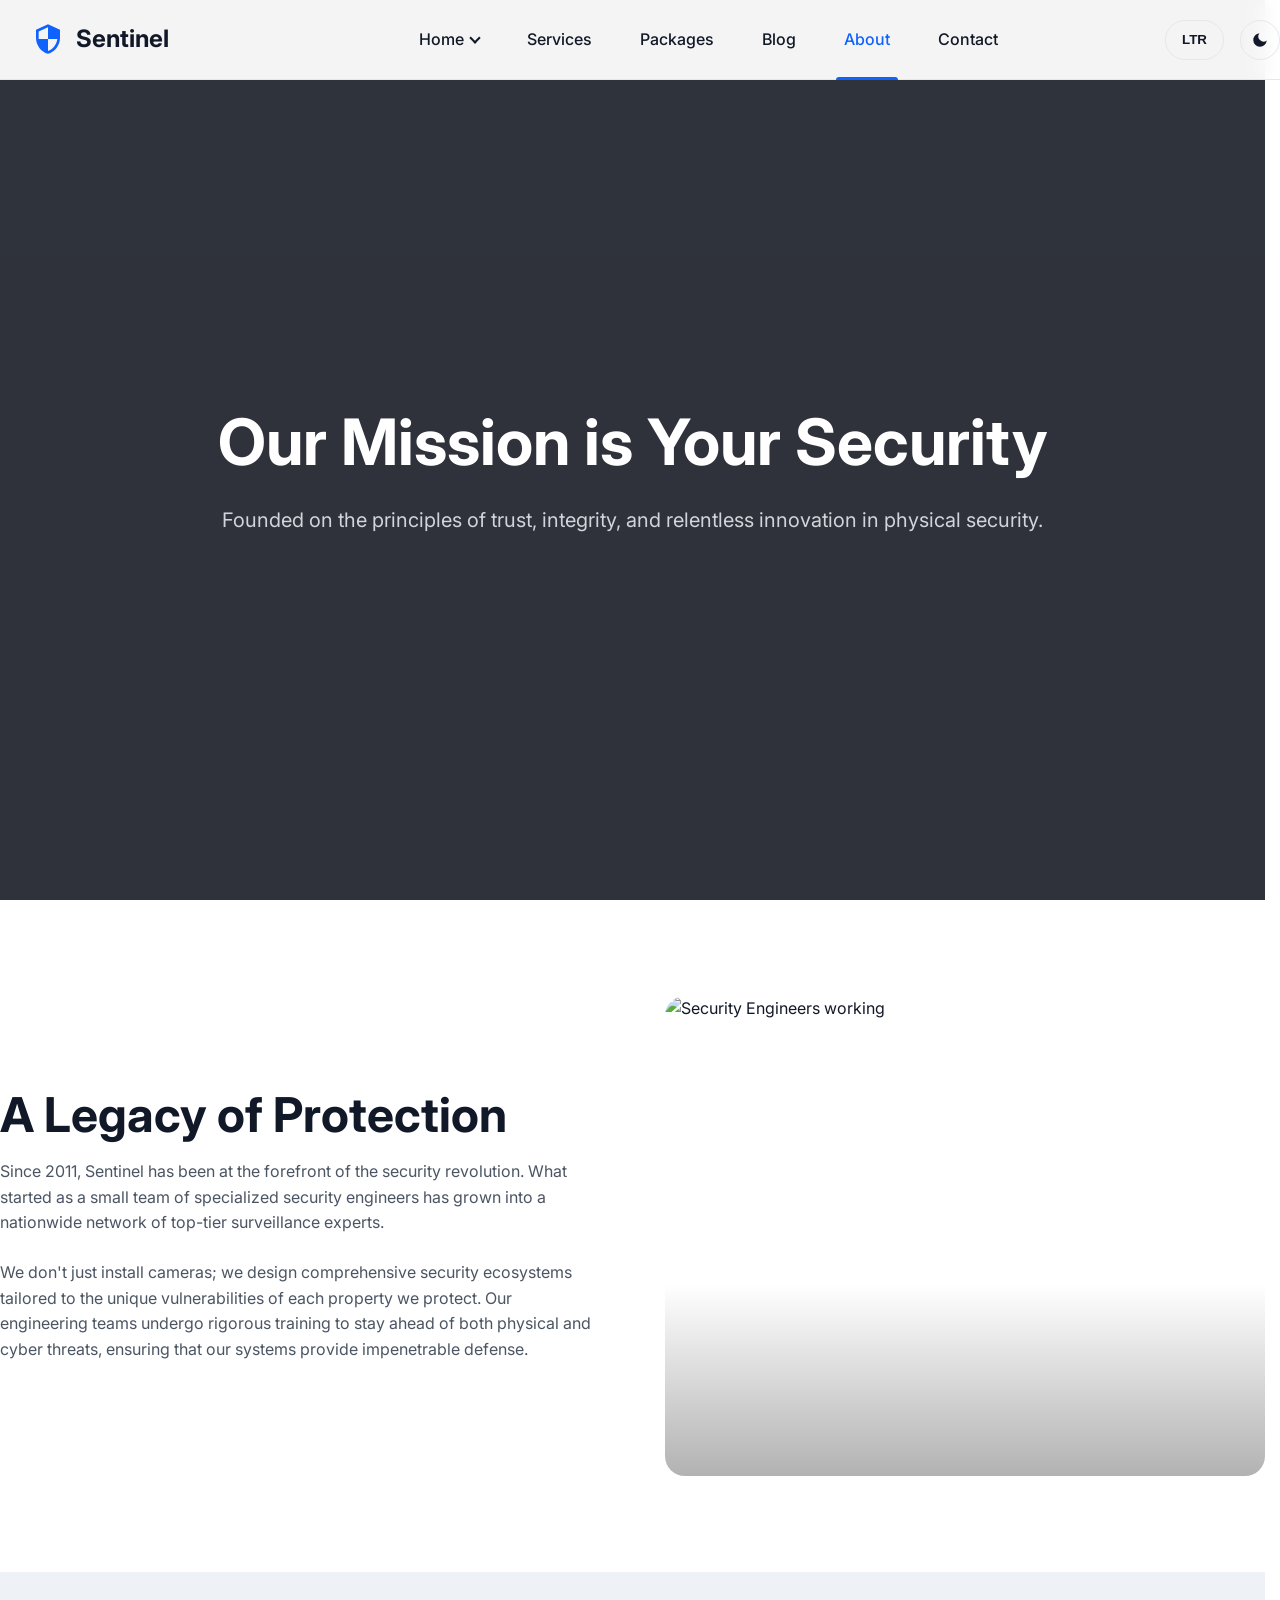
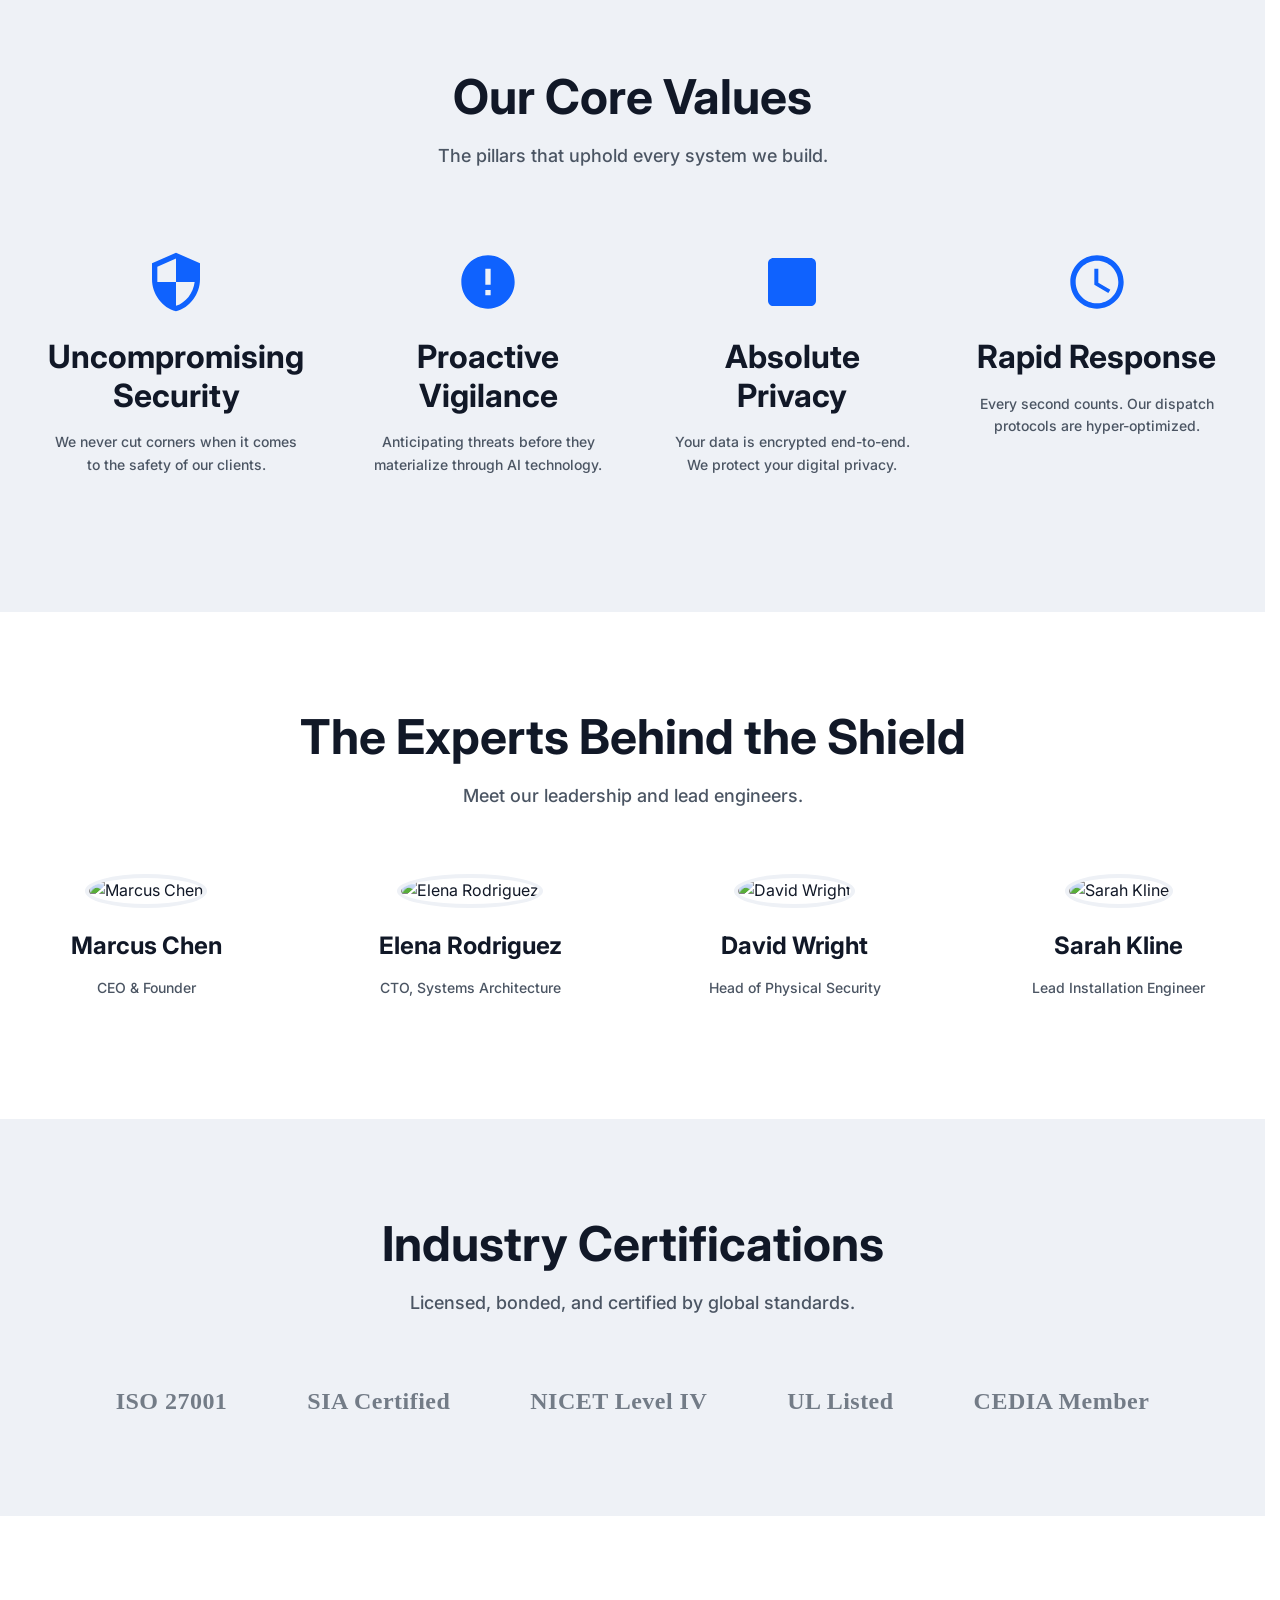
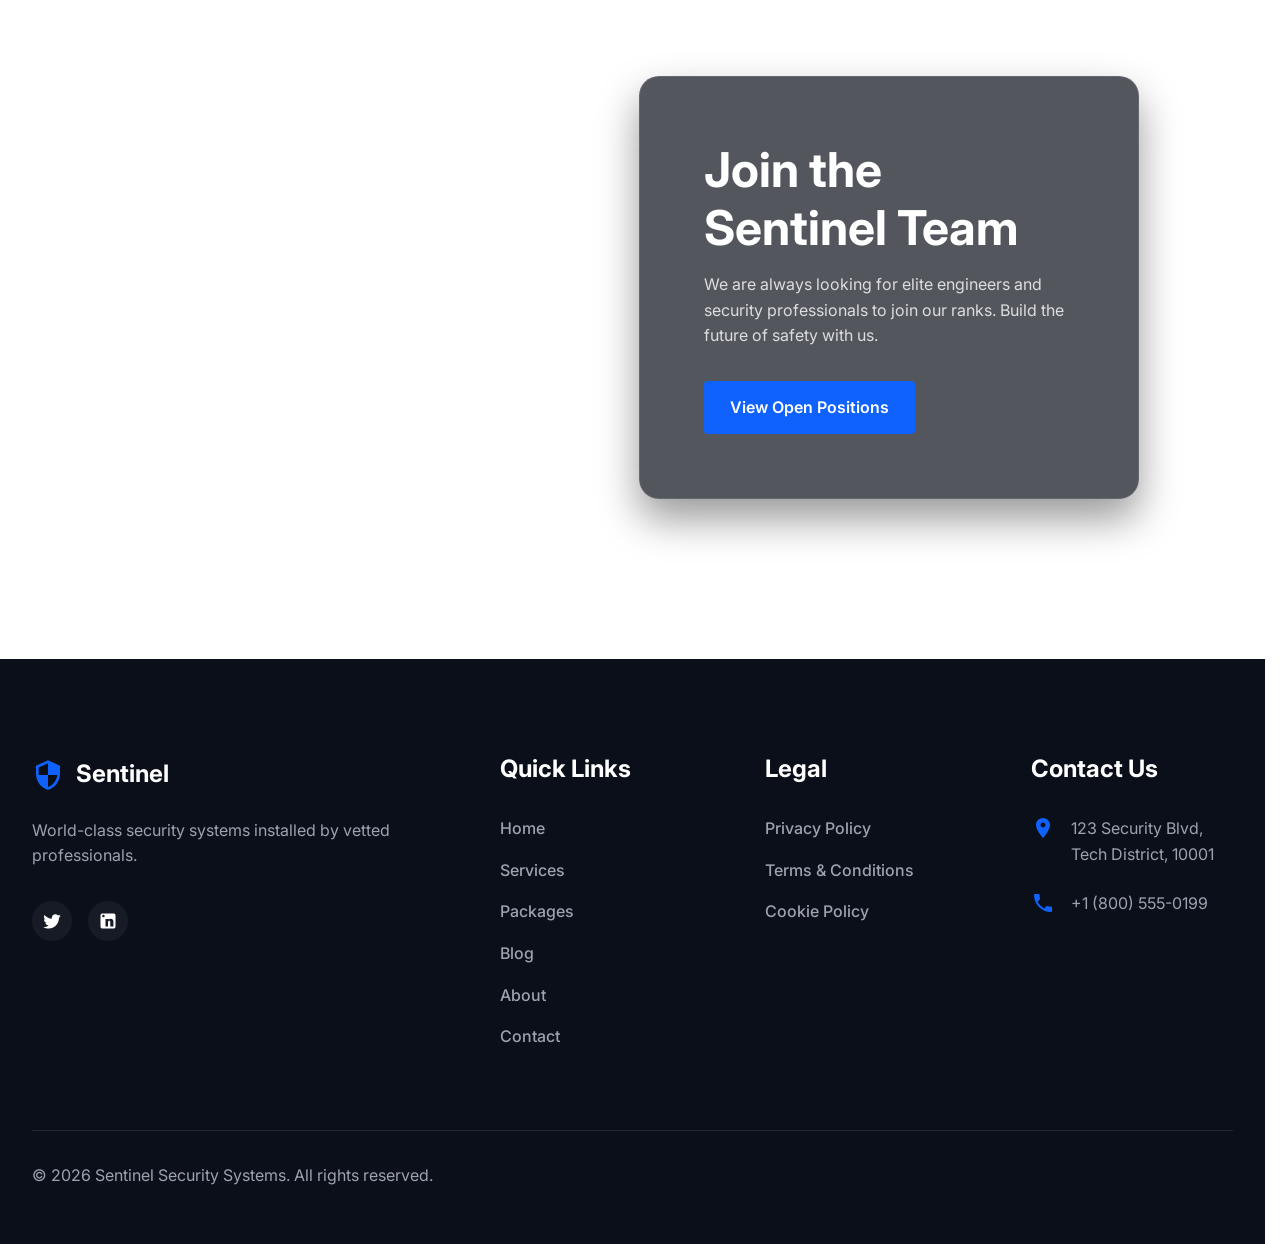
==== about.html @ 09473f29 "Finalized Sentinel Security Multi-Page Design with Premium Layouts" ====
<!DOCTYPE html>
<html lang="en" dir="ltr" data-theme="dark">
<head>
  <meta charset="UTF-8">
  <meta name="viewport" content="width=device-width, initial-scale=1.0">
  <title>About Us | Sentinel Premium Security</title>
  <meta name="description" content="Learn about Sentinel Security's mission, values, and the expert engineers behind our premium protection systems.">
  <link rel="icon" type="image/svg+xml" href="data:image/svg+xml,<svg xmlns='http://www.w3.org/2000/svg' viewBox='0 0 24 24' fill='%230F62FE'><path d='M12 1L3 5v6c0 5.55 3.84 10.74 9 12 5.16-1.26 9-6.45 9-12V5l-9-4zm0 10.99h7c-.53 4.12-3.28 7.79-7 8.94V12H5V6.3l7-3.11v8.8z'/></svg>">
  <link rel="stylesheet" href="css/style.css">
  <link rel="stylesheet" href="css/sections.css">
  <style>
    .hero-dimmed {
      position: relative;
    }
    .hero-dimmed::before {
      content: '';
      position: absolute;
      inset: 0;
      background: rgba(11, 15, 25, 0.85); /* Stronger dim for text pop */
      z-index: 1;
    }
  </style>
</head>
<body>
  <!-- Navigation -->
  <nav class="navbar">
    <div class="container nav-container">
      <a href="index.html" class="logo"><svg xmlns="http://www.w3.org/2000/svg" viewBox="0 0 24 24"><path d="M12 1L3 5v6c0 5.55 3.84 10.74 9 12 5.16-1.26 9-6.45 9-12V5l-9-4zm0 10.99h7c-.53 4.12-3.28 7.79-7 8.94V12H5V6.3l7-3.11v8.8z"/></svg> Sentinel</a>
      <div class="nav-links">
        <div class="nav-item">
          <a href="#" class="nav-link">Home</a>
          <div class="dropdown-menu">
            <a href="index.html" class="dropdown-link">Home 1</a>
            <a href="home2.html" class="dropdown-link">Home 2</a>
          </div>
        </div>
        <div class="nav-item"><a href="services.html" class="nav-link">Services</a></div>
        <div class="nav-item"><a href="packages.html" class="nav-link">Packages</a></div>
        <div class="nav-item"><a href="blog.html" class="nav-link">Blog</a></div>
        <div class="nav-item"><a href="about.html" class="nav-link active">About</a></div>
        <div class="nav-item"><a href="contact.html" class="nav-link">Contact</a></div>
        <div class="nav-controls"><button class="toggle-text-btn dir-toggle">LTR</button><button class="toggle-btn theme-toggle" aria-label="Toggle Theme"><svg viewBox="0 0 24 24"><path d="M21 12.79A9 9 0 1 1 11.21 3 7 7 0 0 0 21 12.79z"/></svg></button></div>
      </div>
      <button class="hamburger" aria-label="Menu"><svg viewBox="0 0 24 24"><path d="M3 18h18v-2H3v2zm0-5h18v-2H3v2zm0-7v2h18V6H3z"/></svg></button>
    </div>
  </nav>

  <!-- S31: Hero Text Overlay on Dimmed BG -->
  <section class="hero hero-dimmed" style="background-image: url('https://images.unsplash.com/photo-1573164713988-8665fc963095?auto=format&fit=crop&w=1920&q=80');">
    <div class="hero-content">
      <h1>Our Mission is Your Security</h1>
      <p>Founded on the principles of trust, integrity, and relentless innovation in physical security.</p>
    </div>
  </section>

  <!-- S32: Story Split (image-right, text-left) -->
  <section class="section container">
    <div class="story-split">
      <div class="split-content">
        <h2>A Legacy of Protection</h2>
        <p style="margin-bottom: 1.5rem;">Since 2011, Sentinel has been at the forefront of the security revolution. What started as a small team of specialized security engineers has grown into a nationwide network of top-tier surveillance experts.</p>
        <p>We don't just install cameras; we design comprehensive security ecosystems tailored to the unique vulnerabilities of each property we protect. Our engineering teams undergo rigorous training to stay ahead of both physical and cyber threats, ensuring that our systems provide impenetrable defense.</p>
      </div>
      <div class="story-img">
        <img src="https://images.unsplash.com/photo-1581092160562-40aa08e78837?auto=format&fit=crop&w=800&q=80" alt="Security Engineers working">
      </div>
    </div>
  </section>

  <!-- S33: 4-Col Centered Values -->
  <section class="section" style="background: var(--surface-color-alt);">
    <div class="container">
      <div class="section-header">
        <h2>Our Core Values</h2>
        <p class="sub-text">The pillars that uphold every system we build.</p>
      </div>
      <div class="grid-4">
        <div class="card" style="text-align: center; border: none; background: transparent; padding: 1rem;">
          <svg class="card-icon" style="margin: 0 auto 1.5rem; width: 64px; height: 64px;" viewBox="0 0 24 24"><path d="M12 1L3 5v6c0 5.55 3.84 10.74 9 12 5.16-1.26 9-6.45 9-12V5l-9-4zm0 10.99h7c-.53 4.12-3.28 7.79-7 8.94V12H5V6.3l7-3.11v8.8z"/></svg>
          <h3 class="card-title">Uncompromising Security</h3>
          <p class="card-content text-small">We never cut corners when it comes to the safety of our clients.</p>
        </div>
        <div class="card" style="text-align: center; border: none; background: transparent; padding: 1rem;">
          <svg class="card-icon" style="margin: 0 auto 1.5rem; width: 64px; height: 64px;" viewBox="0 0 24 24"><path d="M12 2C6.48 2 2 6.48 2 12s4.48 10 10 10 10-4.48 10-10S17.52 2 12 2zm1 15h-2v-2h2v2zm0-4h-2V7h2v6z"/></svg>
          <h3 class="card-title">Proactive Vigilance</h3>
          <p class="card-content text-small">Anticipating threats before they materialize through AI technology.</p>
        </div>
        <div class="card" style="text-align: center; border: none; background: transparent; padding: 1rem;">
          <svg class="card-icon" style="margin: 0 auto 1.5rem; width: 64px; height: 64px;" viewBox="0 0 24 24"><path d="M19 3H5c-1.1 0-2 .9-2 2v14c0 1.1.9 2 2 2h14c1.1 0 2-.9 2-2V5c0-1.1-.9-2-2-2zm-7 9h-2V7h-2v5H6v2h2v5h2v-5h2v-2z"/></svg>
          <h3 class="card-title">Absolute Privacy</h3>
          <p class="card-content text-small">Your data is encrypted end-to-end. We protect your digital privacy.</p>
        </div>
        <div class="card" style="text-align: center; border: none; background: transparent; padding: 1rem;">
          <svg class="card-icon" style="margin: 0 auto 1.5rem; width: 64px; height: 64px;" viewBox="0 0 24 24"><path d="M11.99 2C6.47 2 2 6.48 2 12s4.47 10 9.99 10C17.52 22 22 17.52 22 12S17.52 2 11.99 2zM12 20c-4.42 0-8-3.58-8-8s3.58-8 8-8 8 3.58 8 8-3.58 8-8 8zm.5-13H11v6l5.25 3.15.75-1.23-4.5-2.67z"/></svg>
          <h3 class="card-title">Rapid Response</h3>
          <p class="card-content text-small">Every second counts. Our dispatch protocols are hyper-optimized.</p>
        </div>
      </div>
    </div>
  </section>

  <!-- S34: Team Grid Circles -->
  <section class="section container">
    <div class="section-header">
      <h2>The Experts Behind the Shield</h2>
      <p class="sub-text">Meet our leadership and lead engineers.</p>
    </div>
    <div class="grid-4">
      <div class="team-card">
        <img src="https://images.unsplash.com/photo-1560250097-0b93528c311a?auto=format&fit=crop&w=300&q=80" alt="Marcus Chen" class="team-img">
        <h4>Marcus Chen</h4>
        <p class="text-small">CEO & Founder</p>
      </div>
      <div class="team-card">
        <img src="https://images.unsplash.com/photo-1573496359142-b8d87734a5a2?auto=format&fit=crop&w=300&q=80" alt="Elena Rodriguez" class="team-img">
        <h4>Elena Rodriguez</h4>
        <p class="text-small">CTO, Systems Architecture</p>
      </div>
      <div class="team-card">
        <img src="https://images.unsplash.com/photo-1519085360753-af0119f7cbe7?auto=format&fit=crop&w=300&q=80" alt="David Wright" class="team-img">
        <h4>David Wright</h4>
        <p class="text-small">Head of Physical Security</p>
      </div>
      <div class="team-card">
        <img src="https://images.unsplash.com/photo-1580489944761-15a19d654956?auto=format&fit=crop&w=300&q=80" alt="Sarah Kline" class="team-img">
        <h4>Sarah Kline</h4>
        <p class="text-small">Lead Installation Engineer</p>
      </div>
    </div>
  </section>

  <!-- S35: Certification Logo Strip -->
  <section class="section" style="background: var(--surface-color-alt);">
    <div class="container text-center">
      <div class="section-header">
        <h2>Industry Certifications</h2>
        <p class="sub-text">Licensed, bonded, and certified by global standards.</p>
      </div>
      <div class="cert-strip">
        <div class="cert-item">ISO 27001</div>
        <div class="cert-item">SIA Certified</div>
        <div class="cert-item">NICET Level IV</div>
        <div class="cert-item">UL Listed</div>
        <div class="cert-item">CEDIA Member</div>
      </div>
    </div>
  </section>

  <!-- S36: Image + Floating Card CTA -->
  <section class="section container">
    <div class="career-cta" style="background-image: url('https://images.unsplash.com/photo-1522071820081-009f0129c71c?auto=format&fit=crop&w=1200&q=80');">
      <div class="career-cta-content">
        <h2 style="margin-bottom: 1rem; color: #fff;">Join the Sentinel Team</h2>
        <p style="color: rgba(255,255,255,0.8); margin-bottom: 2rem;">We are always looking for elite engineers and security professionals to join our ranks. Build the future of safety with us.</p>
        <a href="contact.html" class="btn btn-primary">View Open Positions</a>
      </div>
    </div>
  </section>

  <!-- Footer -->
  <footer class="footer">
    <div class="container">
      <div class="footer-grid">
        <div>
          <a href="index.html" class="logo footer-logo"><svg xmlns="http://www.w3.org/2000/svg" viewBox="0 0 24 24"><path d="M12 1L3 5v6c0 5.55 3.84 10.74 9 12 5.16-1.26 9-6.45 9-12V5l-9-4zm0 10.99h7c-.53 4.12-3.28 7.79-7 8.94V12H5V6.3l7-3.11v8.8z"/></svg> Sentinel</a>
          <p style="margin-bottom: 2rem;">World-class security systems installed by vetted professionals.</p>
          <div class="social-links">
            <a href="#" aria-label="Twitter"><svg viewBox="0 0 24 24"><path d="M22.46 6c-.77.35-1.6.58-2.46.69.88-.53 1.56-1.37 1.88-2.38-.83.5-1.75.85-2.72 1.05C18.37 4.5 17.26 4 16 4c-2.35 0-4.27 1.92-4.27 4.29 0 .34.04.67.11.98C8.28 9.09 5.11 7.38 3 4.79c-.37.63-.58 1.37-.58 2.15 0 1.49.75 2.81 1.91 3.56-.71 0-1.37-.2-1.95-.5v.05c0 2.08 1.48 3.82 3.44 4.21a4.22 4.22 0 0 1-1.93.07 4.28 4.28 0 0 0 4 2.98 8.521 8.521 0 0 1-5.33 1.84c-.34 0-.68-.02-1.02-.06C3.44 20.29 5.7 21 8.12 21 16 21 20.33 14.46 20.33 8.79c0-.19 0-.37-.01-.56.84-.6 1.56-1.36 2.14-2.23z"/></svg></a>
            <a href="#" aria-label="LinkedIn"><svg viewBox="0 0 24 24"><path d="M19 3a2 2 0 0 1 2 2v14a2 2 0 0 1-2 2H5a2 2 0 0 1-2-2V5a2 2 0 0 1 2-2h14m-.5 15.5v-5.3a3.26 3.26 0 0 0-3.16-3.8c-1.1 0-1.8.57-2.33 1.15v-1H9v9h3v-5.5a1.5 1.5 0 0 1 1.5-1.5c.67 0 1.25.5 1.25 1.5v5.5h3.25M6.5 7.5a1.5 1.5 0 1 0 0-3 1.5 1.5 0 0 0 0 3m1.5 11H5v-9h3v9z"/></svg></a>
          </div>
        </div>
        <div><h4>Quick Links</h4><ul class="footer-links"><li><a href="index.html">Home</a></li><li><a href="services.html">Services</a></li><li><a href="packages.html">Packages</a></li><li><a href="blog.html">Blog</a></li><li><a href="about.html">About</a></li><li><a href="contact.html">Contact</a></li></ul></div>
        <div><h4>Legal</h4><ul class="footer-links"><li><a href="#">Privacy Policy</a></li><li><a href="#">Terms & Conditions</a></li><li><a href="#">Cookie Policy</a></li></ul></div>
        <div><h4>Contact Us</h4><ul class="footer-contact"><li><svg viewBox="0 0 24 24"><path d="M12 2C8.13 2 5 5.13 5 9c0 5.25 7 13 7 13s7-7.75 7-13c0-3.87-3.13-7-7-7zm0 9.5a2.5 2.5 0 0 1 0-5 2.5 2.5 0 0 1 0 5z"/></svg><span>123 Security Blvd,<br>Tech District, 10001</span></li><li><svg viewBox="0 0 24 24"><path d="M6.62 10.79c1.44 2.83 3.76 5.14 6.59 6.59l2.2-2.2c.27-.27.67-.36 1.02-.24 1.12.37 2.33.57 3.57.57.55 0 1 .45 1 1V20c0 .55-.45 1-1 1-9.39 0-17-7.61-17-17 0-.55.45-1 1-1h3.5c.55 0 1 .45 1 1 0 1.25.2 2.45.57 3.57.11.35.03.74-.25 1.02l-2.2 2.2z"/></svg><span>+1 (800) 555-0199</span></li></ul></div>
      </div>
      <div class="footer-bottom"><p>&copy; 2026 Sentinel Security Systems. All rights reserved.</p></div>
    </div>
  </footer>

  <script src="js/main.js"></script>
</body>
</html>
---- css/style.css ----
/* Premium Security & CCTV Design System */
@import url('https://fonts.googleapis.com/css2?family=Inter:wght@300;400;500;600;700&display=swap');

:root {
  /* Light Theme Variables */
  --bg-color: #FFFFFF;
  --surface-color: #F8F9FB;
  --surface-color-alt: #EEF1F6;
  --text-primary: #111827;
  --text-secondary: #4B5563;
  --text-muted: #9CA3AF;
  --primary-color: #0F62FE; /* Trustworthy Blue */
  --primary-hover: #0353E9;
  --accent-color: #10B981; /* Secure Green */
  --border-color: #E5E7EB;
  --nav-bg: rgba(255, 255, 255, 0.95);
  --footer-bg: #0B0F19;
  --footer-text: #9CA3AF;
  --shadow-sm: 0 1px 2px 0 rgba(0, 0, 0, 0.05);
  --shadow-md: 0 4px 6px -1px rgba(0, 0, 0, 0.1);
  --shadow-lg: 0 10px 15px -3px rgba(0, 0, 0, 0.1);
  --transition: all 0.3s ease;
  
  --nav-height-desktop: 80px;
  --nav-height-mobile: 64px;
}

[data-theme="dark"] {
  /* Dark Theme Variables */
  --bg-color: #0B0F19;
  --surface-color: #111827;
  --surface-color-alt: #1F2937;
  --text-primary: #F9FAFB;
  --text-secondary: #D1D5DB;
  --text-muted: #6B7280;
  --border-color: #374151;
  --nav-bg: rgba(11, 15, 25, 0.95);
  --footer-bg: #05080F;
  --shadow-sm: 0 1px 2px 0 rgba(0, 0, 0, 0.5);
  --shadow-md: 0 4px 6px -1px rgba(0, 0, 0, 0.5);
  --shadow-lg: 0 10px 15px -3px rgba(0, 0, 0, 0.5);
}

* {
  margin: 0;
  padding: 0;
  box-sizing: border-box;
}

html {
  scroll-behavior: smooth;
  scrollbar-gutter: stable; /* #2 prevent vertical scrollbar overlap/shift */
}

body {
  font-family: 'Inter', sans-serif;
  background-color: var(--bg-color);
  color: var(--text-primary);
  line-height: 1.6;
  transition: background-color 0.3s, color 0.3s;
  overflow-x: hidden;
}

/* RTL Support */
[dir="rtl"] {
  text-align: right;
}

/* Typography #24 #25 */
h1, h2, h3, h4 {
  font-weight: 700;
  line-height: 1.2;
  color: var(--text-primary);
  margin-bottom: 1rem;
}

h1 { font-size: clamp(2.5rem, 5vw, 4rem); }
h2 { font-size: clamp(2rem, 4vw, 3rem); }
h3 { font-size: clamp(1.5rem, 3vw, 2rem); }
h4 { font-size: clamp(1.25rem, 2vw, 1.5rem); }

p {
  color: var(--text-secondary);
  font-size: 1rem;
  margin-bottom: 1.5rem;
}

.sub-text { /* #26 High contrast subtext */
  color: var(--text-secondary);
  font-size: 1.125rem;
  font-weight: 500;
}

.text-small { /* #27 High contrast small text in cards */
  font-size: 0.875rem;
  color: var(--text-secondary);
  font-weight: 500;
}

a {
  color: var(--primary-color);
  text-decoration: none;
  transition: var(--transition);
}

a:hover {
  color: var(--primary-hover);
}

ul {
  list-style: none;
}

/* Buttons & CTAs #10, #19, #30 */
.btn {
  display: inline-flex;
  align-items: center;
  justify-content: center;
  padding: 0.75rem 1.5rem;
  border-radius: 4px;
  font-weight: 600;
  text-align: center;
  cursor: pointer;
  border: 2px solid transparent;
  transition: var(--transition);
  font-size: 1rem;
}

.btn-primary {
  background-color: var(--primary-color);
  color: #fff !important;
}

.btn-primary:hover {
  background-color: var(--primary-hover);
  transform: translateY(-2px);
  box-shadow: var(--shadow-md);
}

.btn-outline {
  background-color: transparent;
  border-color: var(--primary-color);
  color: var(--primary-color) !important;
}

.btn-outline:hover {
  background-color: var(--primary-color);
  color: #fff !important;
  transform: translateY(-2px);
}

.btn-icon {
  margin-right: 0.5rem;
  width: 20px;
  height: 20px;
  fill: currentColor;
}
[dir="rtl"] .btn-icon {
  margin-right: 0;
  margin-left: 0.5rem;
}

/* Layout Utilities */
.container {
  max-width: 1280px;
  margin: 0 auto;
  padding: 0 2rem;
}

.section {
  padding: 6rem 0;
}

.section-header {
  text-align: center;
  margin-bottom: 4rem;
  max-width: 800px;
  margin-left: auto;
  margin-right: auto;
}

/* Grids #12 */
.grid-2 {
  display: grid;
  grid-template-columns: repeat(2, 1fr);
  gap: 3rem;
  align-items: center;
}

.grid-4 {
  display: grid;
  grid-template-columns: repeat(4, 1fr);
  gap: 2rem;
}

/* Navigation #17, #9, #15 */
.navbar {
  position: fixed;
  top: 0;
  left: 0;
  right: 0;
  height: var(--nav-height-desktop);
  background-color: var(--nav-bg);
  backdrop-filter: blur(10px);
  -webkit-backdrop-filter: blur(10px);
  z-index: 1000;
  border-bottom: 1px solid var(--border-color);
  display: flex;
  align-items: center;
}

.nav-container {
  display: flex;
  justify-content: space-between;
  align-items: center;
  width: 100%;
  position: relative;
}

.logo {
  display: flex;
  align-items: center;
  font-weight: 700;
  font-size: 1.5rem;
  color: var(--text-primary) !important;
  gap: 0.75rem;
}

.logo svg {
  width: 32px;
  height: 32px;
  fill: var(--primary-color);
}

.nav-links {
  display: flex;
  align-items: center;
  gap: 2rem;
  flex: 1;
  justify-content: center;
}

@media (min-width: 769px) {
  .nav-controls {
    position: absolute;
    right: 0;
    display: flex;
    gap: 1rem;
    align-items: center;
  }
}

.nav-item {
  position: relative;
}

.nav-link {
  color: var(--text-primary);
  font-weight: 500;
  display: flex;
  align-items: center;
  height: var(--nav-height-desktop); /* #9 Standardize sizes */
  padding: 0 0.5rem;
}

/* #18 Active link highlight */
.nav-link.active, .nav-link:hover {
  color: var(--primary-color);
}
.nav-link.active::after {
  content: '';
  position: absolute;
  bottom: 0;
  left: 0;
  right: 0;
  height: 3px;
  background-color: var(--primary-color);
  border-radius: 3px 3px 0 0;
}

/* Dropdown #13 */
.dropdown-menu {
  position: absolute;
  top: 100%;
  left: 0;
  background-color: var(--surface-color);
  border: 1px solid var(--border-color);
  border-radius: 0 0 8px 8px;
  min-width: 200px;
  opacity: 0;
  visibility: hidden;
  transform: translateY(10px);
  transition: var(--transition);
  box-shadow: var(--shadow-lg);
  display: flex;
  flex-direction: column;
}

[dir="rtl"] .dropdown-menu {
  left: auto;
  right: 0;
}

/* Dropdown Arrow Indicator (Static) */
.nav-item:has(.dropdown-menu) > .nav-link::before {
  content: '';
  display: inline-block;
  order: 2;
  margin-left: 0.4rem;
  width: 6px;
  height: 6px;
  border-right: 2px solid currentColor;
  border-bottom: 2px solid currentColor;
  transform: rotate(45deg);
  position: relative;
  top: -2px; /* Nudge up for perfect vertical centering with text */
}



/* Open Dropdown on Hover or Focus (for touch) */
.nav-item:hover .dropdown-menu,
.nav-item:focus-within .dropdown-menu {
  opacity: 1;
  visibility: visible;
  transform: translateY(0);
}



.dropdown-link {
  padding: 1rem 1.5rem;
  color: var(--text-primary);
  font-weight: 500;
  border-bottom: 1px solid var(--border-color);
  display: block;
}

.dropdown-link:last-child {
  border-bottom: none;
}

.dropdown-link:hover {
  background-color: var(--surface-color-alt);
  color: var(--primary-color);
}

/* Controls */
.nav-controls {
  display: flex;
  align-items: center;
  gap: 1rem;
}

.toggle-btn {
  background: transparent;
  border: 1px solid var(--border-color);
  color: var(--text-primary);
  width: 40px;
  height: 40px;
  border-radius: 50%;
  display: flex;
  align-items: center;
  justify-content: center;
  cursor: pointer;
  transition: var(--transition);
}

.toggle-btn:hover {
  background: var(--surface-color-alt);
}

.toggle-btn svg {
  width: 18px;
  height: 18px;
  fill: currentColor;
}

.toggle-text-btn {
  background: transparent;
  border: 1px solid var(--border-color);
  color: var(--text-primary);
  padding: 0 1rem;
  height: 40px;
  border-radius: 20px;
  font-weight: 600;
  cursor: pointer;
  transition: var(--transition);
}
.toggle-text-btn:hover {
  background: var(--surface-color-alt);
}

/* Mobile Menu Button */
.hamburger {
  display: none;
  background: none;
  border: none;
  color: var(--text-primary);
  cursor: pointer;
}
.hamburger svg {
  width: 28px;
  height: 28px;
  fill: currentColor;
}

/* Hero Section #29, #16 */
.hero {
  position: relative;
  min-height: 100vh;
  display: flex;
  align-items: center;
  justify-content: center;
  text-align: center;
  padding: calc(var(--nav-height-desktop) + 4rem) 2rem 4rem;
  background-size: cover;
  background-position: center;
  background-attachment: fixed;
}
.hero::before {
  content: '';
  position: absolute;
  top: 0; left: 0; right: 0; bottom: 0;
  background: linear-gradient(to bottom, rgba(11, 15, 25, 0.7), rgba(11, 15, 25, 0.9));
  z-index: 1;
}

.hero-content {
  position: relative;
  z-index: 2;
  max-width: 900px;
  margin: 0 auto;
}

.hero h1 {
  color: #fff;
  margin-top: 0;
  margin-bottom: 1.5rem;
}

.hero p {
  color: #D1D5DB;
  font-size: 1.25rem;
  margin-bottom: 2.5rem;
}

/* Cards #11 */
.card {
  background: var(--surface-color);
  border: 1px solid var(--border-color);
  border-radius: 12px;
  padding: 2.5rem;
  transition: var(--transition);
  display: flex;
  flex-direction: column;
  height: 100%;
}
.card:hover {
  transform: translateY(-5px);
  box-shadow: var(--shadow-lg);
  border-color: var(--primary-color);
}
.card-icon {
  width: 48px;
  height: 48px;
  margin-bottom: 1.5rem;
  fill: var(--primary-color);
}
.card-title {
  margin-bottom: 1rem;
}
.card-content {
  flex-grow: 1;
}
.card-link {
  margin-top: 1.5rem;
  text-align: center; /* #11 Center card links */
  display: block;
  font-weight: 600;
}

/* Reviews #22 */
.review-card {
  background: var(--surface-color-alt);
  padding: 2rem;
  border-radius: 12px;
}
.review-stars {
  color: #F5A623;
  margin-bottom: 1rem;
}
.review-stars svg {
  width: 20px;
  height: 20px;
  fill: currentColor;
}
.review-author {
  display: flex;
  align-items: center;
  gap: 1rem;
  margin-top: 1.5rem;
}
.review-avatar {
  width: 48px;
  height: 48px;
  border-radius: 50%;
  background: var(--border-color);
}

.reviews-cta-container {
  text-align: center;
  margin-top: 4rem;
}

/* Vertical align text & image #23 */
.split-section {
  display: flex;
  align-items: stretch;
}
.split-content {
  display: flex;
  flex-direction: column;
  justify-content: center;
}
.split-image {
  border-radius: 12px;
  overflow: hidden;
  height: 100%;
  min-height: 400px;
}
.split-image img {
  width: 100%;
  height: 100%;
  object-fit: cover;
  display: block;
}

/* Team Member #28 */
.team-card {
  text-align: center;
}
.team-img {
  width: 160px;
  height: 160px;
  border-radius: 50%;
  object-fit: cover;
  margin: 0 auto 1.5rem;
  border: 4px solid var(--surface-color-alt);
}

/* Bar Graphs #31 */
.stats-grid {
  display: grid;
  grid-template-columns: repeat(4, 1fr);
  gap: 2rem;
  text-align: center;
}
.stat-item {
  background: var(--surface-color);
  padding: 2rem;
  border-radius: 12px;
  border: 1px solid var(--border-color);
}
.stat-value {
  font-size: 2.5rem;
  font-weight: 700;
  color: var(--primary-color);
  margin-bottom: 0.5rem;
}
.stat-bar-container {
  width: 100%;
  height: 6px; /* Compact */
  background: var(--surface-color-alt);
  border-radius: 3px;
  margin: 1rem 0;
  overflow: hidden;
}
.stat-bar-fill {
  height: 100%;
  background: var(--primary-color);
  border-radius: 3px;
}

/* Footer Section */
.footer {
  background: var(--footer-bg);
  color: var(--footer-text);
  padding: 6rem 0 2rem;
}
.footer p, .footer h4 {
  color: var(--footer-text);
}
.footer h4 {
  color: #fff;
  margin-bottom: 2rem;
}
.footer-grid {
  display: grid;
  grid-template-columns: 2fr 1fr 1fr 1fr;
  gap: 4rem;
  margin-bottom: 4rem;
}
.footer-logo {
  color: #fff !important;
  margin-bottom: 1.5rem;
}
.footer-links li {
  margin-bottom: 1rem;
}
.footer-links a {
  color: var(--footer-text);
  font-weight: 500;
}
.footer-links a:hover {
  color: var(--primary-color); /* #21 Visible hover color */
  padding-left: 0.5rem;
}
[dir="rtl"] .footer-links a:hover {
  padding-left: 0;
  padding-right: 0.5rem;
}
.footer-contact li {
  display: flex;
  align-items: flex-start;
  gap: 1rem;
  margin-bottom: 1.5rem;
}
.footer-contact svg {
  width: 24px;
  height: 24px;
  fill: var(--primary-color);
  flex-shrink: 0;
}
.footer-bottom {
  padding-top: 2rem;
  border-top: 1px solid rgba(255,255,255,0.1);
  display: flex;
  justify-content: space-between;
  align-items: center;
}
.social-links {
  display: flex;
  gap: 1rem;
}
.social-links a {
  display: flex;
  align-items: center;
  justify-content: center;
  width: 40px;
  height: 40px;
  border-radius: 50%;
  background: rgba(255,255,255,0.05);
  color: #fff;
}
.social-links a:hover {
  background: var(--primary-color);
  transform: translateY(-2px);
}
.social-links svg {
  width: 20px;
  height: 20px;
  fill: currentColor;
}

/* Forms */
.form-group {
  margin-bottom: 1.5rem;
}
.form-control {
  width: 100%;
  padding: 1rem;
  border: 1px solid var(--border-color);
  border-radius: 8px;
  background: var(--bg-color);
  color: var(--text-primary);
  font-family: inherit;
  font-size: 1rem;
  transition: var(--transition);
}
.form-control:focus {
  outline: none;
  border-color: var(--primary-color);
  box-shadow: 0 0 0 3px rgba(15, 98, 254, 0.2);
}
label {
  display: block;
  margin-bottom: 0.5rem;
  font-weight: 500;
  color: var(--text-secondary);
}

/* Auth Pages #3, #4, #5, #6, #7 */
.auth-page {
  min-height: 100vh;
  display: flex;
  align-items: center;
  justify-content: center;
  padding: 2rem;
  background: linear-gradient(135deg, var(--bg-color) 0%, var(--surface-color-alt) 100%);
}
.auth-card {
  background: var(--surface-color);
  border-radius: 20px;
  box-shadow: var(--shadow-lg);
  display: grid;
  grid-template-columns: 1fr 1fr;
  max-width: 1000px;
  width: 100%;
  overflow: hidden;
  border: 1px solid var(--border-color);
}
.auth-form-container {
  padding: 4rem;
  display: flex;
  flex-direction: column;
  justify-content: center;
}
.auth-brand {
  text-align: center;
  margin-bottom: 3rem;
}
.auth-brand .logo {
  justify-content: center;
}
.auth-image {
  background-image: url('https://images.unsplash.com/photo-1558002038-1055907df827?ixlib=rb-4.0.3&auto=format&fit=crop&w=1000&q=80');
  background-size: cover;
  background-position: center;
  position: relative;
}
.auth-image::before {
  content: '';
  position: absolute;
  top:0; left:0; right:0; bottom:0;
  background: rgba(15, 98, 254, 0.4);
}
.social-auth {
  display: grid;
  grid-template-columns: 1fr 1fr;
  gap: 1rem;
  margin-bottom: 2rem;
}
.btn-social {
  background: var(--bg-color);
  border: 1px solid var(--border-color);
  color: var(--text-primary);
  display: flex;
  align-items: center;
  justify-content: center;
  padding: 0.75rem;
  border-radius: 8px;
  font-weight: 600;
  cursor: pointer;
  transition: var(--transition);
}
.btn-social:hover {
  background: var(--surface-color-alt);
}
.btn-social svg {
  width: 24px;
  height: 24px;
  margin-right: 0.5rem;
}
[dir="rtl"] .btn-social svg {
  margin-right: 0;
  margin-left: 0.5rem;
}
.auth-divider {
  text-align: center;
  position: relative;
  margin-bottom: 2rem;
}
.auth-divider::before {
  content: '';
  position: absolute;
  top: 50%;
  left: 0;
  right: 0;
  height: 1px;
  background: var(--border-color);
}
.auth-divider span {
  background: var(--surface-color);
  padding: 0 1rem;
  color: var(--text-muted);
  position: relative;
  font-size: 0.875rem;
  font-weight: 500;
}

/* Responsive */
@media (max-width: 1024px) {
  .grid-4 {
    grid-template-columns: repeat(2, 1fr);
  }
  .footer-grid {
    grid-template-columns: repeat(2, 1fr);
    gap: 3rem;
  }
}

@media (max-width: 768px) {
  .navbar {
    height: var(--nav-height-mobile); /* #17 Mobile height */
  }
  .nav-links {
    display: none; /* Hide on mobile for simplicity, add logic if needed */
    position: absolute;
    top: var(--nav-height-mobile);
    left: 0;
    right: 0;
    background: var(--surface-color);
    flex-direction: column;
    padding: 2rem;
    border-bottom: 1px solid var(--border-color);
    box-shadow: var(--shadow-md);
  }
  .nav-links.active {
    display: flex;
  }
  
  /* Mobile Dropdown Fix */
  .dropdown-menu {
    position: static;
    opacity: 1;
    visibility: visible;
    transform: none;
    box-shadow: none;
    border: none;
    padding-left: 1rem;
    display: none;
  }
  .nav-item:focus-within .dropdown-menu {
    display: flex;
  }

  .hamburger {
    display: block;
  }
  .nav-controls {
    display: none; /* Move to hamburger on mobile #33 */
  }
  .nav-links.active .nav-controls {
    display: flex;
    justify-content: center;
    margin-top: 2rem;
  }
  .hero {
    padding-top: calc(var(--nav-height-mobile) + 4rem);
  }
  .grid-2 {
    grid-template-columns: 1fr;
  }
  .auth-card {
    grid-template-columns: 1fr;
  }
  .auth-image {
    display: none;
  }
  .auth-form-container {
    padding: 2rem;
  }
}

@media (max-width: 500px) {
  .grid-4, .stats-grid, .footer-grid {
    grid-template-columns: 1fr;
  }
  .social-auth {
    grid-template-columns: 1fr;
  }
}
---- css/sections.css ----
/* ============================================
   42 UNIQUE SECTION LAYOUTS — Sentinel Security
   ============================================ */

/* --- LAYOUT 01: Hero Full-Screen Parallax --- */
/* Uses existing .hero class */

/* --- LAYOUT 02: Asymmetric 3-Col Mosaic --- */
.mosaic-grid {
  display: grid;
  grid-template-columns: 1fr 1.2fr 0.8fr;
  gap: 2rem;
  align-items: stretch;
}
.mosaic-card {
  background: var(--surface-color);
  border: 1px solid var(--border-color);
  border-radius: 16px;
  overflow: hidden;
  transition: var(--transition);
}
.mosaic-card:hover { transform: translateY(-6px); box-shadow: var(--shadow-lg); }
.mosaic-card:nth-child(1) { margin-top: 2rem; }
.mosaic-card:nth-child(3) { margin-top: 4rem; }
.mosaic-card img { width: 100%; height: 220px; object-fit: cover; }
.mosaic-card-body { padding: 2rem; }

/* --- LAYOUT 03: Image-Left + Text-Right Split (distinct from grid-2 split) --- */
.split-left-img {
  display: grid;
  grid-template-columns: 1.1fr 0.9fr;
  gap: 4rem;
  align-items: center;
}

/* --- LAYOUT 04: Horizontal Numbered Timeline --- */
.timeline-h {
  display: grid;
  grid-template-columns: repeat(4, 1fr);
  gap: 0;
  position: relative;
}
.timeline-h::before {
  content: '';
  position: absolute;
  top: 32px;
  left: 10%;
  right: 10%;
  height: 3px;
  background: var(--border-color);
  z-index: 0;
}
.timeline-step {
  text-align: center;
  position: relative;
  z-index: 1;
  padding: 0 1rem;
}
.timeline-num {
  width: 64px; height: 64px;
  border-radius: 50%;
  background: var(--primary-color);
  color: #fff;
  display: flex; align-items: center; justify-content: center;
  font-size: 1.5rem; font-weight: 700;
  margin: 0 auto 1.5rem;
  border: 4px solid var(--bg-color);
  box-shadow: 0 0 0 3px var(--primary-color);
}

/* --- LAYOUT 05: Image-Right + Stat Bars (distinct from grid-2 reversed) --- */
.split-right-stats {
  display: grid;
  grid-template-columns: 0.9fr 1.1fr;
  gap: 4rem;
  align-items: center;
}

/* --- LAYOUT 06: Centered Form Card --- */
/* Uses existing form styles */

/* --- LAYOUT 07: Hero Split 50/50 --- */
.hero-split {
  position: relative;
  min-height: 100vh;
  display: grid;
  grid-template-columns: 1fr 1fr;
  padding-top: var(--nav-height-desktop);
}
.hero-split-text {
  display: flex;
  flex-direction: column;
  justify-content: center;
  padding: 4rem;
  background: var(--bg-color);
}
.hero-split-text h1 { color: var(--text-primary); }
.hero-split-text p { color: var(--text-secondary); font-size: 1.25rem; }
.hero-split-img {
  background-size: cover;
  background-position: center;
  position: relative;
}
.hero-split-img::after {
  content: '';
  position: absolute;
  inset: 0;
  background: linear-gradient(90deg, var(--bg-color) 0%, transparent 30%);
}

/* --- LAYOUT 08: Overlap Image Card --- */
.overlap-section {
  display: grid;
  grid-template-columns: 1fr 1fr;
  gap: 0;
  align-items: center;
  position: relative;
}
.overlap-text { padding: 4rem; z-index: 2; }
.overlap-img {
  border-radius: 20px;
  overflow: hidden;
  box-shadow: var(--shadow-lg);
  margin: -2rem;
  z-index: 1;
}
.overlap-img img { width: 100%; height: 500px; object-fit: cover; display: block; }

/* --- LAYOUT 09: Icon Feature Strip --- */
/* Uses existing grid-4 + card */

/* --- LAYOUT 10: Stats Counter Row --- */
/* Uses existing stats-grid */

/* --- LAYOUT 11: 2-Col Testimonials --- */
/* Uses existing review-card */

/* --- LAYOUT 12: Phone Mockup CTA --- */
.phone-mockup-section {
  display: grid;
  grid-template-columns: 1fr 1fr;
  gap: 4rem;
  align-items: center;
}
.phone-frame {
  width: 280px; height: 560px;
  background: var(--bg-color);
  border: 6px solid var(--text-muted);
  border-radius: 36px;
  margin: 0 auto;
  overflow: hidden;
  box-shadow: var(--shadow-lg), inset 0 0 20px rgba(0,0,0,0.1);
  position: relative;
}
.phone-frame img { width: 100%; height: 100%; object-fit: cover; }
.phone-notch {
  position: absolute;
  top: 0; left: 50%; transform: translateX(-50%);
  width: 120px; height: 28px;
  background: var(--text-muted);
  border-radius: 0 0 16px 16px;
}

/* --- LAYOUT 13: Hero Centered Overlay --- */
/* Uses existing .hero class */

/* --- LAYOUT 14: 4-Col Icon Cards --- */
/* Uses existing grid-4 + card */

/* --- LAYOUT 15: Rounded Container Split --- */
.rounded-split {
  display: grid;
  grid-template-columns: 1fr 1fr;
  gap: 0;
  background: var(--surface-color-alt);
  border-radius: 24px;
  overflow: hidden;
  border: 1px solid var(--border-color);
}
.rounded-split-text { padding: 4rem; display: flex; flex-direction: column; justify-content: center; }
.rounded-split-img img { width: 100%; height: 100%; object-fit: cover; display: block; min-height: 450px; }

/* --- LAYOUT 16: Reversed Rounded Split --- */
.rounded-split.reversed { direction: rtl; }
.rounded-split.reversed > * { direction: ltr; }

/* --- LAYOUT 17: 2-Col Pricing Cards --- */
/* Uses existing grid-2 + card */

/* --- LAYOUT 18: Full-Width CTA Banner --- */
.cta-banner {
  text-align: center;
  max-width: 800px;
  margin: 0 auto;
}
.cta-banner h2 { margin-bottom: 1rem; }
.cta-banner p { margin-bottom: 2rem; }
.cta-banner .btn { padding: 1rem 3rem; font-size: 1.125rem; }

/* --- LAYOUT 19: Hero with floating badge --- */
.hero-badge {
  display: inline-block;
  background: rgba(15, 98, 254, 0.2);
  border: 1px solid rgba(15, 98, 254, 0.4);
  color: #7EB8FF;
  padding: 0.5rem 1.5rem;
  border-radius: 30px;
  font-size: 0.875rem;
  font-weight: 600;
  margin-bottom: 1.5rem;
  backdrop-filter: blur(8px);
}

/* --- LAYOUT 20: 4-Col Pricing with featured --- */
/* Uses existing grid-4 + card (with .featured class) */
.card.featured {
  border-color: var(--primary-color);
  position: relative;
  transform: scale(1.02);
  box-shadow: 0 0 30px rgba(15, 98, 254, 0.15);
}
.featured-badge {
  position: absolute;
  top: -14px; left: 50%; transform: translateX(-50%);
  background: var(--primary-color);
  color: #fff;
  padding: 0.35rem 1.25rem;
  border-radius: 20px;
  font-size: 0.8rem;
  font-weight: 600;
  white-space: nowrap;
}

/* --- LAYOUT 21: Comparison Table --- */
.compare-table {
  width: 100%;
  border-collapse: collapse;
  margin-top: 2rem;
}
.compare-table th,
.compare-table td {
  padding: 1.25rem 1.5rem;
  text-align: left;
  border-bottom: 1px solid var(--border-color);
  font-size: 0.95rem;
}
.compare-table th {
  background: var(--surface-color-alt);
  font-weight: 600;
  color: var(--text-primary);
}
.compare-table .check-mark { fill: var(--primary-color); width: 22px; height: 22px; }

/* --- LAYOUT 22: Mini Add-on Cards --- */
.addon-grid {
  display: grid;
  grid-template-columns: repeat(4, 1fr);
  gap: 1.5rem;
}
.addon-card {
  background: var(--surface-color);
  border: 1px solid var(--border-color);
  border-radius: 12px;
  padding: 2rem;
  transition: var(--transition);
}
.addon-card:hover { border-color: var(--primary-color); transform: translateY(-3px); }
.addon-price {
  color: var(--primary-color);
  font-weight: 700;
  font-size: 1.125rem;
  margin: 0.75rem 0;
}

/* --- LAYOUT 23: Icon-Left + Text-Right Finance --- */
.finance-split {
  display: grid;
  grid-template-columns: 1fr 1fr;
  gap: 4rem;
  align-items: center;
}
.finance-icon-box {
  background: var(--surface-color);
  border-radius: 20px;
  padding: 4rem;
  text-align: center;
  border: 1px solid var(--border-color);
}
.finance-icon-box svg { width: 80px; fill: var(--primary-color); margin-bottom: 1.5rem; }

/* --- LAYOUT 24: Centered CTA --- */
/* .cta-banner covers this */

/* --- LAYOUT 25: Hero Diagonal Split --- */
.hero-diagonal {
  position: relative;
  min-height: 100vh;
  display: flex;
  align-items: center;
  padding: calc(var(--nav-height-desktop) + 4rem) 2rem 4rem;
  overflow: hidden;
}
.hero-diagonal-bg {
  position: absolute;
  inset: 0;
  background-size: cover;
  background-position: center;
  clip-path: polygon(50% 0, 100% 0, 100% 100%, 35% 100%);
}
.hero-diagonal-overlay {
  position: absolute;
  inset: 0;
  background: linear-gradient(135deg, var(--bg-color) 45%, transparent 55%);
  z-index: 1;
}
.hero-diagonal-content {
  position: relative;
  z-index: 2;
  max-width: 550px;
}
.hero-diagonal h1 { color: var(--text-primary); }
.hero-diagonal p { color: var(--text-secondary); font-size: 1.25rem; }

/* --- LAYOUT 26: Featured Article Large --- */
.featured-article {
  display: grid;
  grid-template-columns: 1.3fr 0.7fr;
  gap: 4rem;
  align-items: center;
}
.featured-article-img {
  position: relative;
  border-radius: 16px;
  overflow: hidden;
}
.featured-article-img img { width: 100%; height: 450px; object-fit: cover; display: block; }
.featured-tag {
  position: absolute;
  top: 1.5rem; left: 1.5rem;
  background: var(--primary-color);
  color: #fff;
  padding: 0.35rem 1.25rem;
  border-radius: 6px;
  font-weight: 600;
  font-size: 0.875rem;
}
.article-meta {
  color: var(--primary-color);
  font-size: 0.875rem;
  font-weight: 600;
  margin-bottom: 1rem;
}

/* --- LAYOUT 27: 3-Col Blog Cards --- */
.blog-grid {
  display: grid;
  grid-template-columns: repeat(3, 1fr);
  gap: 2rem;
}
.blog-card {
  background: var(--surface-color);
  border: 1px solid var(--border-color);
  border-radius: 16px;
  overflow: hidden;
  transition: var(--transition);
}
.blog-card:hover { transform: translateY(-5px); box-shadow: var(--shadow-lg); }
.blog-card img { width: 100%; height: 220px; object-fit: cover; }
.blog-card-body { padding: 1.75rem; }
.blog-category {
  display: inline-block;
  color: var(--primary-color);
  font-size: 0.8rem;
  font-weight: 600;
  text-transform: uppercase;
  letter-spacing: 0.05em;
  margin-bottom: 0.75rem;
}

/* --- LAYOUT 28: 2-Col Video Overlays --- */
.video-grid {
  display: grid;
  grid-template-columns: 1fr 1fr;
  gap: 2rem;
}
.video-card {
  position: relative;
  border-radius: 16px;
  overflow: hidden;
  cursor: pointer;
}
.video-card img { width: 100%; height: 360px; object-fit: cover; display: block; }
.video-overlay {
  position: absolute;
  inset: 0;
  background: rgba(0,0,0,0.55);
  display: flex;
  align-items: center;
  justify-content: center;
  flex-direction: column;
  transition: background 0.3s;
}
.video-card:hover .video-overlay { background: rgba(0,0,0,0.7); }
.play-icon {
  width: 72px; height: 72px;
  fill: #fff;
  transition: transform 0.3s;
}
.video-card:hover .play-icon { transform: scale(1.15); }
.video-title { color: #fff; margin-top: 1rem; font-size: 1.25rem; font-weight: 600; }

/* --- LAYOUT 29: Centered Newsletter --- */
.newsletter-box {
  text-align: center;
  max-width: 620px;
  margin: 0 auto;
}
.newsletter-form {
  display: flex;
  gap: 1rem;
  margin-top: 1.5rem;
}
.newsletter-form input { flex: 1; }

/* --- LAYOUT 30: Checklist Download Split --- */
.checklist-split {
  display: grid;
  grid-template-columns: 1fr 1fr;
  gap: 4rem;
  align-items: center;
}
.checklist-icon-box {
  background: var(--surface-color);
  border-radius: 20px;
  display: flex;
  align-items: center;
  justify-content: center;
  padding: 5rem;
  border: 1px solid var(--border-color);
}
.checklist-icon-box svg { width: 140px; fill: var(--primary-color); }

/* --- LAYOUT 31: Hero Text Overlay --- */
/* Uses existing .hero */

/* --- LAYOUT 32: Story Split (image right, text left) --- */
.story-split {
  display: grid;
  grid-template-columns: 1fr 1fr;
  gap: 4rem;
  align-items: center;
}
.story-img {
  border-radius: 20px;
  overflow: hidden;
  position: relative;
}
.story-img img { width: 100%; height: 480px; object-fit: cover; display: block; }
.story-img::after {
  content: '';
  position: absolute;
  bottom: 0; left: 0; right: 0;
  height: 40%;
  background: linear-gradient(to top, rgba(0,0,0,0.3), transparent);
}

/* --- LAYOUT 33: 4-Col Centered Values --- */
/* Uses existing grid-4 + card (centered variant) */

/* --- LAYOUT 34: Team Grid Circles --- */
/* Uses existing .team-card */

/* --- LAYOUT 35: Certification Logo Strip --- */
.cert-strip {
  display: flex;
  justify-content: center;
  gap: 5rem;
  flex-wrap: wrap;
  align-items: center;
  opacity: 0.75;
}
.cert-item {
  font-family: 'Georgia', serif;
  font-size: 1.5rem;
  font-weight: 700;
  color: var(--text-secondary);
  letter-spacing: 0.02em;
}

/* --- LAYOUT 36: Centered CTA --- */
/* covered by .cta-banner */

/* --- LAYOUT 37: Hero Radial Gradient --- */
.hero-radial::before {
  background: radial-gradient(ellipse at center, rgba(11,15,25,0.5) 0%, rgba(11,15,25,0.9) 70%) !important;
}

/* --- LAYOUT 38: 4-Col Contact Cards --- */
/* Uses existing grid-4 + card */

/* --- LAYOUT 39: Form + Map Split --- */
/* Uses existing split styles */

/* --- LAYOUT 40: Accordion FAQ --- */
.faq-list { max-width: 800px; margin: 0 auto; }
.faq-item {
  border-bottom: 1px solid var(--border-color);
  padding: 1.75rem 0;
}
.faq-question {
  font-size: 1.2rem;
  font-weight: 600;
  color: var(--text-primary);
  cursor: pointer;
  display: flex;
  justify-content: space-between;
  align-items: center;
}
.faq-question svg { width: 24px; height: 24px; fill: var(--text-muted); transition: transform 0.3s; flex-shrink: 0; }
.faq-item.open .faq-question svg { transform: rotate(180deg); }
.faq-answer {
  max-height: 0;
  overflow: hidden;
  transition: max-height 0.35s ease, padding 0.35s ease;
  color: var(--text-secondary);
}
.faq-item.open .faq-answer {
  max-height: 300px;
  padding-top: 1rem;
}

/* --- LAYOUT 41: 4-Col Location Cards --- */
/* Uses existing grid-4 + card */

/* --- LAYOUT 42: Gradient Banner CTA --- */
.gradient-banner {
  background: linear-gradient(135deg, var(--primary-color) 0%, #0353E9 50%, #6366F1 100%);
  padding: 5rem 3rem;
  border-radius: 24px;
  text-align: center;
  color: #fff;
  position: relative;
  overflow: hidden;
}
.gradient-banner::before {
  content: '';
  position: absolute;
  width: 400px; height: 400px;
  background: rgba(255,255,255,0.05);
  border-radius: 50%;
  top: -200px; right: -100px;
}
.gradient-banner h2 { color: #fff; }
.gradient-banner p { color: rgba(255,255,255,0.9); font-size: 1.25rem; }
.gradient-banner .btn { background: #fff; color: var(--primary-color); font-size: 1.2rem; padding: 1rem 3rem; }
.gradient-banner .btn:hover { transform: translateY(-3px); box-shadow: 0 10px 30px rgba(0,0,0,0.3); }

/* --- LAYOUT 24: Boxed Border CTA --- */
.cta-boxed {
  border: 2px dashed var(--border-color);
  border-radius: 24px;
  padding: 5rem 3rem;
  text-align: center;
  background: repeating-linear-gradient(
    45deg,
    transparent,
    transparent 10px,
    rgba(15, 98, 254, 0.03) 10px,
    rgba(15, 98, 254, 0.03) 20px
  );
}

/* --- LAYOUT 36: Image + Floating Card CTA --- */
.career-cta {
  position: relative;
  min-height: 500px;
  display: flex;
  align-items: center;
  justify-content: flex-end;
  padding: 4rem 10%;
  border-radius: 24px;
  overflow: hidden;
  background-size: cover;
  background-position: center;
}
.career-cta::before {
  content: '';
  position: absolute;
  inset: 0;
  background: linear-gradient(90deg, transparent 0%, var(--bg-color) 80%);
}
.career-cta-content {
  position: relative;
  z-index: 2;
  background: rgba(11, 15, 25, 0.7);
  backdrop-filter: blur(12px);
  -webkit-backdrop-filter: blur(12px);
  padding: 4rem;
  border-radius: 20px;
  border: 1px solid rgba(255, 255, 255, 0.1);
  max-width: 500px;
  box-shadow: 0 20px 40px rgba(0,0,0,0.4);
}

/* --- LAYOUT 39: Form Overlay on Background --- */
.form-overlay-section {
  position: relative;
  min-height: 600px;
  display: flex;
  align-items: center;
  padding: 4rem 10%;
  background-size: cover;
  background-position: center;
  border-radius: 24px;
  overflow: hidden;
}
.form-overlay-section::before {
  content: '';
  position: absolute;
  inset: 0;
  background: linear-gradient(90deg, var(--bg-color) 0%, rgba(11, 15, 25, 0.2) 100%);
}
.form-overlay-card {
  position: relative;
  z-index: 2;
  background: var(--surface-color);
  padding: 3.5rem;
  border-radius: 20px;
  border: 1px solid var(--border-color);
  max-width: 500px;
  width: 100%;
  box-shadow: var(--shadow-lg);
}

/* --- LAYOUT 29: Staggered Checklist Split --- */
.checklist-staggered {
  display: grid;
  grid-template-columns: 1.2fr 1fr;
  gap: 4rem;
  align-items: center;
  padding: 2rem 0;
}
.checklist-staggered-img {
  position: relative;
  padding-right: 2rem;
  padding-bottom: 2rem;
}
.checklist-staggered-img img {
  width: 100%;
  border-radius: 20px;
  position: relative;
  z-index: 2;
  box-shadow: var(--shadow-lg);
}
.checklist-staggered-img::before {
  content: '';
  position: absolute;
  right: 0;
  bottom: 0;
  width: 80%;
  height: 80%;
  background: repeating-linear-gradient(
    -45deg,
    var(--primary-color),
    var(--primary-color) 2px,
    transparent 2px,
    transparent 10px
  );
  border-radius: 20px;
  z-index: 1;
  opacity: 0.3;
}

/* --- LAYOUT 42: Emergency CTA Box --- */
.emergency-cta {
  background: var(--surface-color);
  border-radius: 24px;
  padding: 4rem;
  display: flex;
  align-items: center;
  justify-content: space-between;
  border: 1px solid var(--border-color);
  position: relative;
  overflow: hidden;
  box-shadow: 0 20px 40px rgba(220, 38, 38, 0.05);
}
.emergency-cta::before {
  content: '';
  position: absolute;
  left: 0;
  top: 0;
  bottom: 0;
  width: 6px;
  background: #DC2626;
}
.emergency-cta-content { max-width: 600px; }
.emergency-cta-content h2 { color: #DC2626; margin-bottom: 1rem; }
.emergency-cta-icon {
  background: rgba(220, 38, 38, 0.1);
  width: 100px;
  height: 100px;
  border-radius: 50%;
  display: flex;
  align-items: center;
  justify-content: center;
  flex-shrink: 0;
}
.emergency-cta-icon svg { width: 50px; fill: #DC2626; }

/* --- LAYOUT 25: Hero Diagonal (Centered with Background) --- */
.hero-diagonal {
  position: relative;
  padding: 10rem 2rem;
  display: flex;
  align-items: center;
  justify-content: center;
  text-align: center;
  min-height: 50vh;
  overflow: hidden;
}
.hero-diagonal-bg {
  position: absolute;
  top: 0; left: 0; right: 0; bottom: 0;
  background-size: cover;
  background-position: center;
  z-index: 0;
}
.hero-diagonal-overlay {
  position: absolute;
  top: 0; left: 0; right: 0; bottom: 0;
  background: linear-gradient(135deg, rgba(11, 15, 25, 0.9) 0%, rgba(11, 15, 25, 0.7) 100%);
  z-index: 1;
}
.hero-diagonal-content {
  position: relative;
  z-index: 2;
  max-width: 800px;
}
.hero-diagonal-content h1 {
  font-size: 4rem;
  color: #ffffff;
  margin-bottom: 1.5rem;
  line-height: 1.1;
}
.hero-diagonal-content p {
  font-size: 1.2rem;
  color: rgba(255, 255, 255, 0.8);
}

/* ============ RESPONSIVE ============ */
@media (max-width: 1024px) {
  .mosaic-grid, .blog-grid, .addon-grid { grid-template-columns: repeat(2, 1fr); }
  .mosaic-card:nth-child(1), .mosaic-card:nth-child(3) { margin-top: 0; }
  .timeline-h { grid-template-columns: repeat(2, 1fr); gap: 2rem; }
  .timeline-h::before { display: none; }
}

@media (max-width: 768px) {
  .hero-split { grid-template-columns: 1fr; }
  .hero-split-img { min-height: 300px; }
  .hero-split-img::after { background: linear-gradient(180deg, var(--bg-color) 0%, transparent 30%); }
  .hero-diagonal-bg { clip-path: none; opacity: 0.3; }
  .hero-diagonal-overlay { background: var(--bg-color); opacity: 0.85; }
  .split-left-img, .split-right-stats, .overlap-section, .phone-mockup-section,
  .rounded-split, .finance-split, .featured-article, .video-grid,
  .checklist-split, .story-split { grid-template-columns: 1fr; }
  .overlap-img { margin: 0; }
  .mosaic-grid, .blog-grid, .addon-grid, .timeline-h { grid-template-columns: 1fr; }
  .newsletter-form { flex-direction: column; }
  .cert-strip { gap: 2rem; }
  .career-cta::before { background: rgba(0,0,0,0.6); }
  .career-cta-content { max-width: 100%; margin-top: 2rem; padding: 2rem; }
  .career-cta { justify-content: center; padding: 2rem; }
  .form-overlay-section::before { background: rgba(11, 15, 25, 0.85); }
  .form-overlay-card { max-width: 100%; padding: 2.5rem; }
  .form-overlay-section { padding: 2rem; justify-content: center; }
  .checklist-staggered { grid-template-columns: 1fr; gap: 2rem; }
  .checklist-staggered-img { padding: 0; margin-top: 2rem; }
  .checklist-staggered-img::before { display: none; }
  .emergency-cta { flex-direction: column-reverse; text-align: center; gap: 2rem; padding: 2.5rem; }
  .emergency-cta::before { top: 0; left: 0; right: 0; height: 6px; width: 100%; }
  .hero-diagonal { padding: 6rem 1.5rem; }
  .hero-diagonal-content h1 { font-size: 2.5rem; }
}
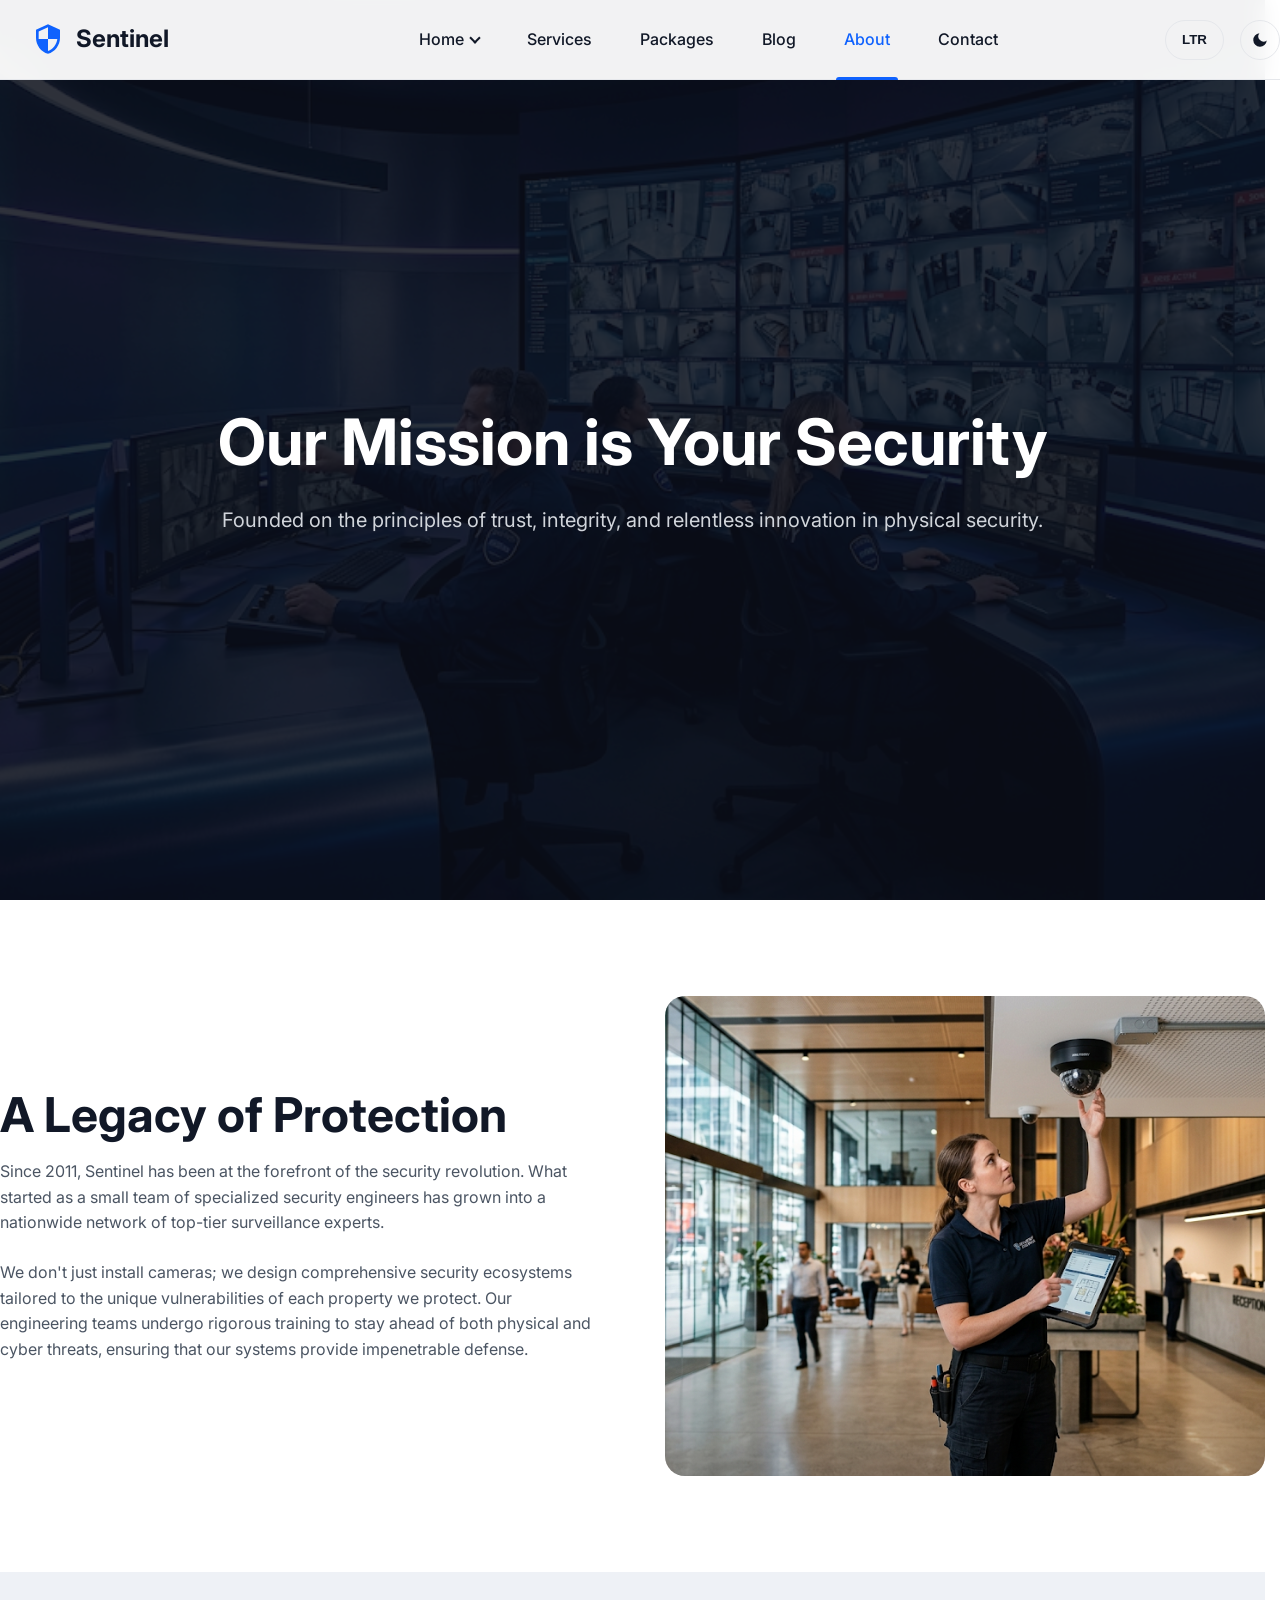
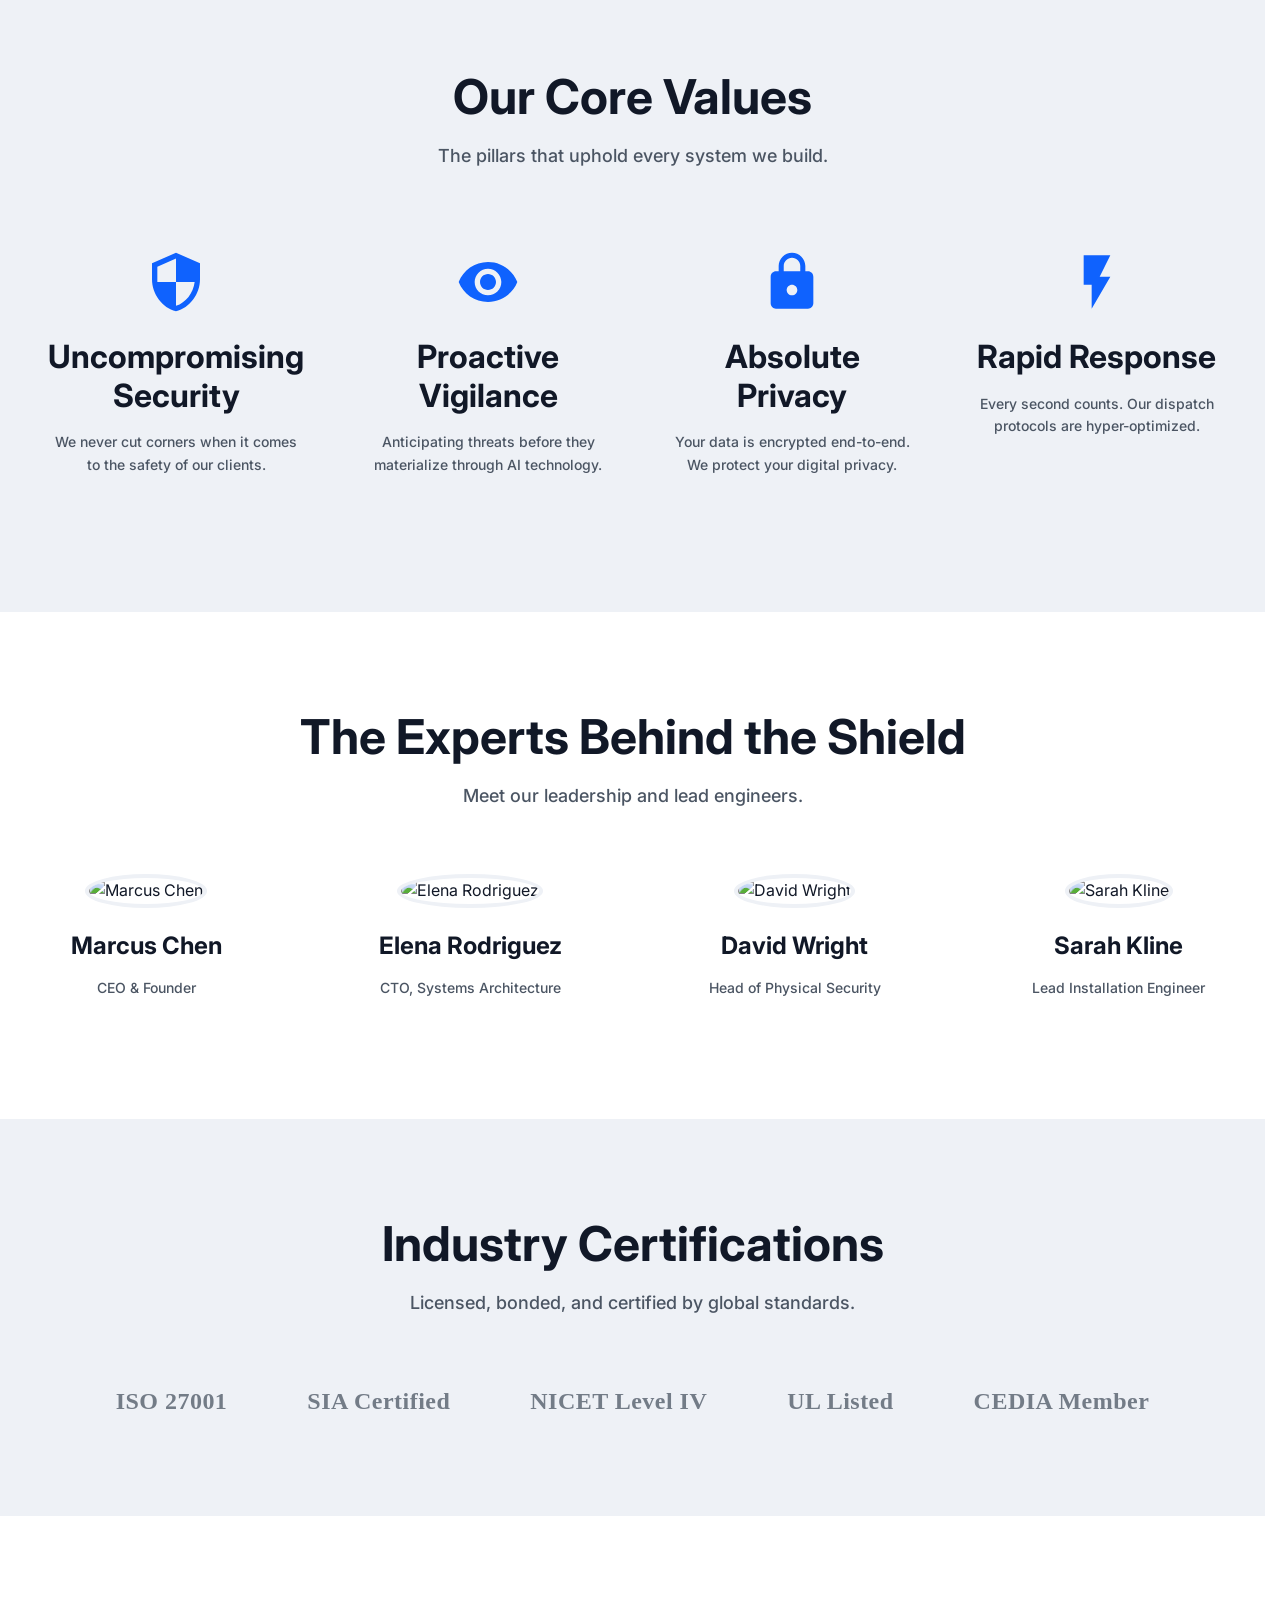
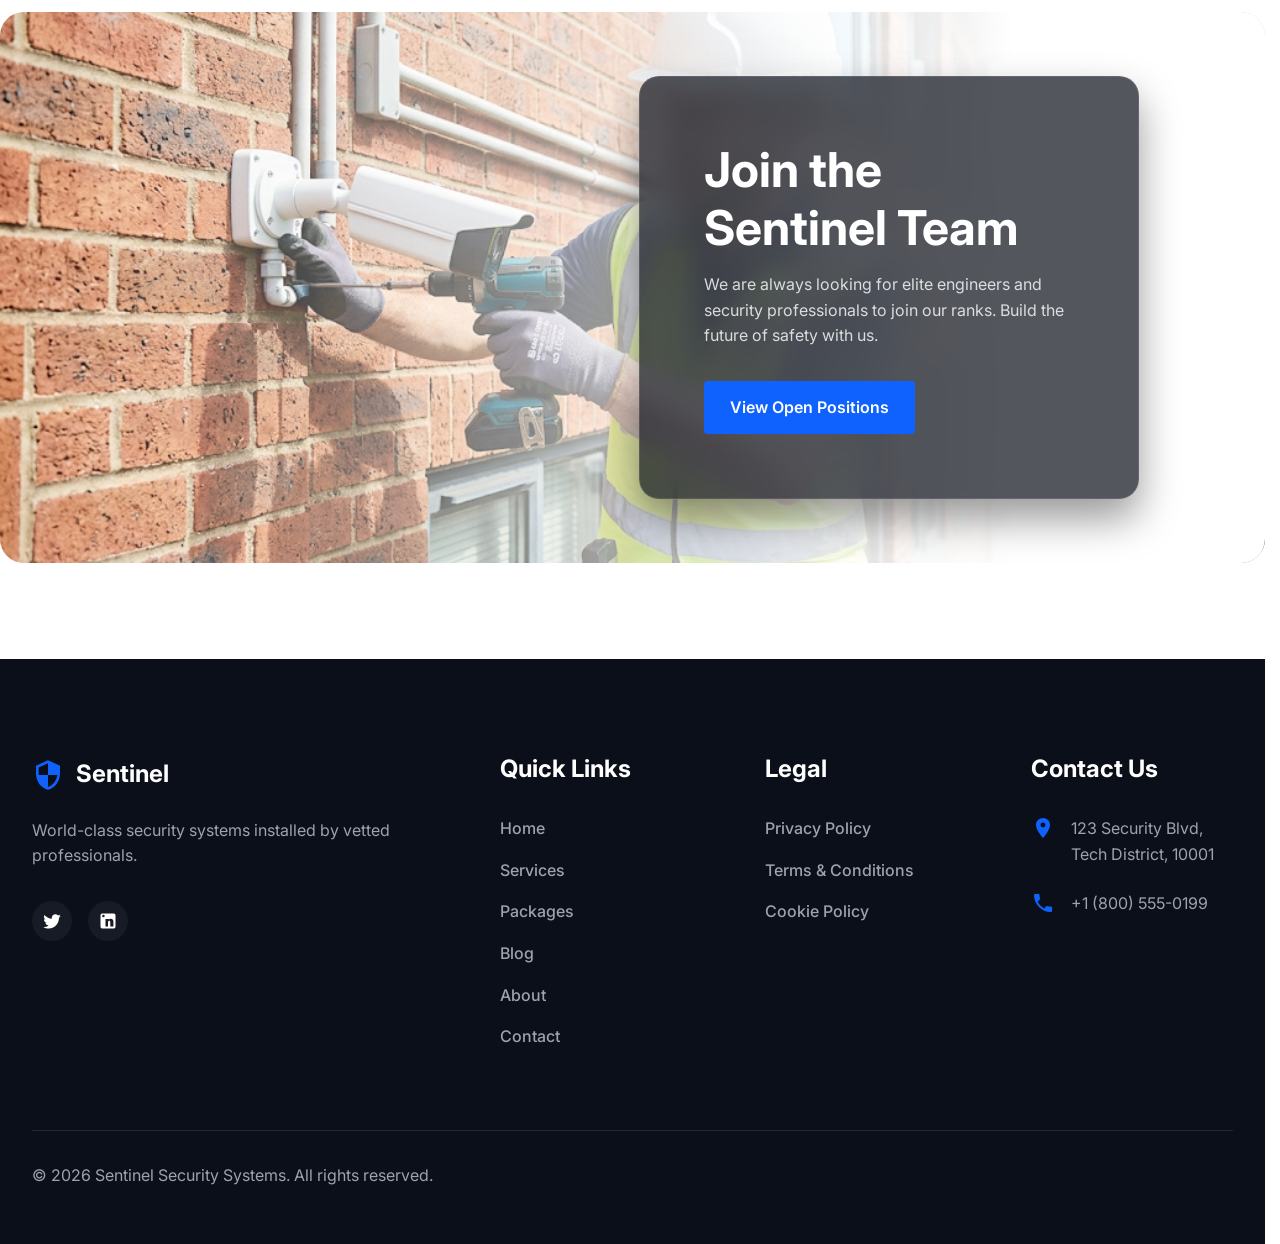
==== commit c03bf13e: "Complete CCTV website visual refresh with local photography assets, vector icons, and updated navbar" ====
--- a/about.html
+++ b/about.html
@@ -46,7 +46,7 @@
   </nav>
 
   <!-- S31: Hero Text Overlay on Dimmed BG -->
-  <section class="hero hero-dimmed" style="background-image: url('https://images.unsplash.com/photo-1573164713988-8665fc963095?auto=format&fit=crop&w=1920&q=80');">
+  <section class="hero hero-dimmed" style="background-image: url('images/image copy 4.png');">
     <div class="hero-content">
       <h1>Our Mission is Your Security</h1>
       <p>Founded on the principles of trust, integrity, and relentless innovation in physical security.</p>
@@ -62,7 +62,7 @@
         <p>We don't just install cameras; we design comprehensive security ecosystems tailored to the unique vulnerabilities of each property we protect. Our engineering teams undergo rigorous training to stay ahead of both physical and cyber threats, ensuring that our systems provide impenetrable defense.</p>
       </div>
       <div class="story-img">
-        <img src="https://images.unsplash.com/photo-1581092160562-40aa08e78837?auto=format&fit=crop&w=800&q=80" alt="Security Engineers working">
+        <img src="images/image copy 6.png" alt="Security Engineer Site Survey with Tablet">
       </div>
     </div>
   </section>
@@ -76,22 +76,22 @@
       </div>
       <div class="grid-4">
         <div class="card" style="text-align: center; border: none; background: transparent; padding: 1rem;">
-          <svg class="card-icon" style="margin: 0 auto 1.5rem; width: 64px; height: 64px;" viewBox="0 0 24 24"><path d="M12 1L3 5v6c0 5.55 3.84 10.74 9 12 5.16-1.26 9-6.45 9-12V5l-9-4zm0 10.99h7c-.53 4.12-3.28 7.79-7 8.94V12H5V6.3l7-3.11v8.8z"/></svg>
+          <svg class="card-icon" style="margin: 0 auto 1.5rem; width: 64px; height: 64px; fill: var(--primary-color);" viewBox="0 0 24 24"><path d="M12 1L3 5v6c0 5.55 3.84 10.74 9 12 5.16-1.26 9-6.45 9-12V5l-9-4zm0 10.99h7c-.53 4.12-3.28 7.79-7 8.94V12H5V6.3l7-3.11v8.8z"/></svg>
           <h3 class="card-title">Uncompromising Security</h3>
           <p class="card-content text-small">We never cut corners when it comes to the safety of our clients.</p>
         </div>
         <div class="card" style="text-align: center; border: none; background: transparent; padding: 1rem;">
-          <svg class="card-icon" style="margin: 0 auto 1.5rem; width: 64px; height: 64px;" viewBox="0 0 24 24"><path d="M12 2C6.48 2 2 6.48 2 12s4.48 10 10 10 10-4.48 10-10S17.52 2 12 2zm1 15h-2v-2h2v2zm0-4h-2V7h2v6z"/></svg>
+          <svg class="card-icon" style="margin: 0 auto 1.5rem; width: 64px; height: 64px; fill: var(--primary-color);" viewBox="0 0 24 24"><path d="M12 4.5C7 4.5 2.73 7.61 1 12c1.73 4.39 6 7.5 11 7.5s9.27-3.11 11-7.5c-1.73-4.39-6-7.5-11-7.5zM12 17c-2.76 0-5-2.24-5-5s2.24-5 5-5 5 2.24 5 5-2.24 5-5 5zm0-8c-1.66 0-3 1.34-3 3s1.34 3 3 3 3-1.34 3-3-1.34-3-3-3z"/></svg>
           <h3 class="card-title">Proactive Vigilance</h3>
           <p class="card-content text-small">Anticipating threats before they materialize through AI technology.</p>
         </div>
         <div class="card" style="text-align: center; border: none; background: transparent; padding: 1rem;">
-          <svg class="card-icon" style="margin: 0 auto 1.5rem; width: 64px; height: 64px;" viewBox="0 0 24 24"><path d="M19 3H5c-1.1 0-2 .9-2 2v14c0 1.1.9 2 2 2h14c1.1 0 2-.9 2-2V5c0-1.1-.9-2-2-2zm-7 9h-2V7h-2v5H6v2h2v5h2v-5h2v-2z"/></svg>
+          <svg class="card-icon" style="margin: 0 auto 1.5rem; width: 64px; height: 64px; fill: var(--primary-color);" viewBox="0 0 24 24"><path d="M18 8h-1V6c0-2.76-2.24-5-5-5S7 3.24 7 6v2H6c-1.1 0-2 .9-2 2v10c0 1.1.9 2 2 2h12c1.1 0 2-.9 2-2V10c0-1.1-.9-2-2-2zm-6 9c-1.1 0-2-.9-2-2s.9-2 2-2 2 .9 2 2-.9 2-2 2zm3.1-9H8.9V6c0-1.71 1.39-3.1 3.1-3.1 1.71 0 3.1 1.39 3.1 3.1v2z"/></svg>
           <h3 class="card-title">Absolute Privacy</h3>
           <p class="card-content text-small">Your data is encrypted end-to-end. We protect your digital privacy.</p>
         </div>
         <div class="card" style="text-align: center; border: none; background: transparent; padding: 1rem;">
-          <svg class="card-icon" style="margin: 0 auto 1.5rem; width: 64px; height: 64px;" viewBox="0 0 24 24"><path d="M11.99 2C6.47 2 2 6.48 2 12s4.47 10 9.99 10C17.52 22 22 17.52 22 12S17.52 2 11.99 2zM12 20c-4.42 0-8-3.58-8-8s3.58-8 8-8 8 3.58 8 8-3.58 8-8 8zm.5-13H11v6l5.25 3.15.75-1.23-4.5-2.67z"/></svg>
+          <svg class="card-icon" style="margin: 0 auto 1.5rem; width: 64px; height: 64px; fill: var(--primary-color);" viewBox="0 0 24 24"><path d="M7 2v11h3v9l7-12h-4l4-8z"/></svg>
           <h3 class="card-title">Rapid Response</h3>
           <p class="card-content text-small">Every second counts. Our dispatch protocols are hyper-optimized.</p>
         </div>
@@ -148,7 +148,7 @@
 
   <!-- S36: Image + Floating Card CTA -->
   <section class="section container">
-    <div class="career-cta" style="background-image: url('https://images.unsplash.com/photo-1522071820081-009f0129c71c?auto=format&fit=crop&w=1200&q=80');">
+    <div class="career-cta" style="background-image: url('images/image copy 5.png');">
       <div class="career-cta-content">
         <h2 style="margin-bottom: 1rem; color: #fff;">Join the Sentinel Team</h2>
         <p style="color: rgba(255,255,255,0.8); margin-bottom: 2rem;">We are always looking for elite engineers and security professionals to join our ranks. Build the future of safety with us.</p>
--- a/css/style.css
+++ b/css/style.css
@@ -65,6 +65,7 @@
 [dir="rtl"] {
   text-align: right;
 }
+/* Removed unicode-bidi override */
 
 /* Typography #24 #25 */
 h1, h2, h3, h4 {
@@ -247,6 +248,10 @@
     display: flex;
     gap: 1rem;
     align-items: center;
+  }
+  [dir="rtl"] .nav-controls {
+    right: auto;
+    left: 0;
   }
 }
 
@@ -315,6 +320,10 @@
   position: relative;
   top: -2px; /* Nudge up for perfect vertical centering with text */
 }
+[dir="rtl"] .nav-item:has(.dropdown-menu) > .nav-link::before {
+  margin-left: 0;
+  margin-right: 0.4rem;
+}
 
 
 
@@ -625,6 +634,10 @@
   align-items: flex-start;
   gap: 1rem;
   margin-bottom: 1.5rem;
+}
+[dir="rtl"] .footer-contact span {
+  direction: ltr;
+  display: inline-block;
 }
 .footer-contact svg {
   width: 24px;
--- a/css/sections.css
+++ b/css/sections.css
@@ -67,6 +67,9 @@
   border: 4px solid var(--bg-color);
   box-shadow: 0 0 0 3px var(--primary-color);
 }
+[dir="rtl"] .timeline-num {
+  direction: ltr;
+}
 
 /* --- LAYOUT 05: Image-Right + Stat Bars (distinct from grid-2 reversed) --- */
 .split-right-stats {
@@ -106,6 +109,9 @@
   position: absolute;
   inset: 0;
   background: linear-gradient(90deg, var(--bg-color) 0%, transparent 30%);
+}
+[dir="rtl"] .hero-split-img::after {
+  background: linear-gradient(270deg, var(--bg-color) 0%, transparent 30%);
 }
 
 /* --- LAYOUT 08: Overlap Image Card --- */
@@ -307,11 +313,17 @@
   background-position: center;
   clip-path: polygon(50% 0, 100% 0, 100% 100%, 35% 100%);
 }
+[dir="rtl"] .hero-diagonal-bg {
+  clip-path: polygon(0 0, 50% 0, 65% 100%, 0 100%);
+}
 .hero-diagonal-overlay {
   position: absolute;
   inset: 0;
   background: linear-gradient(135deg, var(--bg-color) 45%, transparent 55%);
   z-index: 1;
+}
+[dir="rtl"] .hero-diagonal-overlay {
+  background: linear-gradient(225deg, var(--bg-color) 45%, transparent 55%);
 }
 .hero-diagonal-content {
   position: relative;
@@ -343,6 +355,9 @@
   border-radius: 6px;
   font-weight: 600;
   font-size: 0.875rem;
+}
+[dir="rtl"] .featured-tag {
+  left: auto; right: 1.5rem;
 }
 .article-meta {
   color: var(--primary-color);
@@ -589,6 +604,9 @@
   inset: 0;
   background: linear-gradient(90deg, transparent 0%, var(--bg-color) 80%);
 }
+[dir="rtl"] .career-cta::before {
+  background: linear-gradient(270deg, transparent 0%, var(--bg-color) 80%);
+}
 .career-cta-content {
   position: relative;
   z-index: 2;
@@ -620,6 +638,9 @@
   inset: 0;
   background: linear-gradient(90deg, var(--bg-color) 0%, rgba(11, 15, 25, 0.2) 100%);
 }
+[dir="rtl"] .form-overlay-section::before {
+  background: linear-gradient(270deg, var(--bg-color) 0%, rgba(11, 15, 25, 0.2) 100%);
+}
 .form-overlay-card {
   position: relative;
   z-index: 2;
@@ -644,6 +665,10 @@
   position: relative;
   padding-right: 2rem;
   padding-bottom: 2rem;
+}
+[dir="rtl"] .checklist-staggered-img {
+  padding-right: 0;
+  padding-left: 2rem;
 }
 .checklist-staggered-img img {
   width: 100%;
@@ -670,6 +695,10 @@
   z-index: 1;
   opacity: 0.3;
 }
+[dir="rtl"] .checklist-staggered-img::before {
+  right: auto;
+  left: 0;
+}
 
 /* --- LAYOUT 42: Emergency CTA Box --- */
 .emergency-cta {
@@ -692,6 +721,10 @@
   bottom: 0;
   width: 6px;
   background: #DC2626;
+}
+[dir="rtl"] .emergency-cta::before {
+  left: auto;
+  right: 0;
 }
 .emergency-cta-content { max-width: 600px; }
 .emergency-cta-content h2 { color: #DC2626; margin-bottom: 1rem; }
